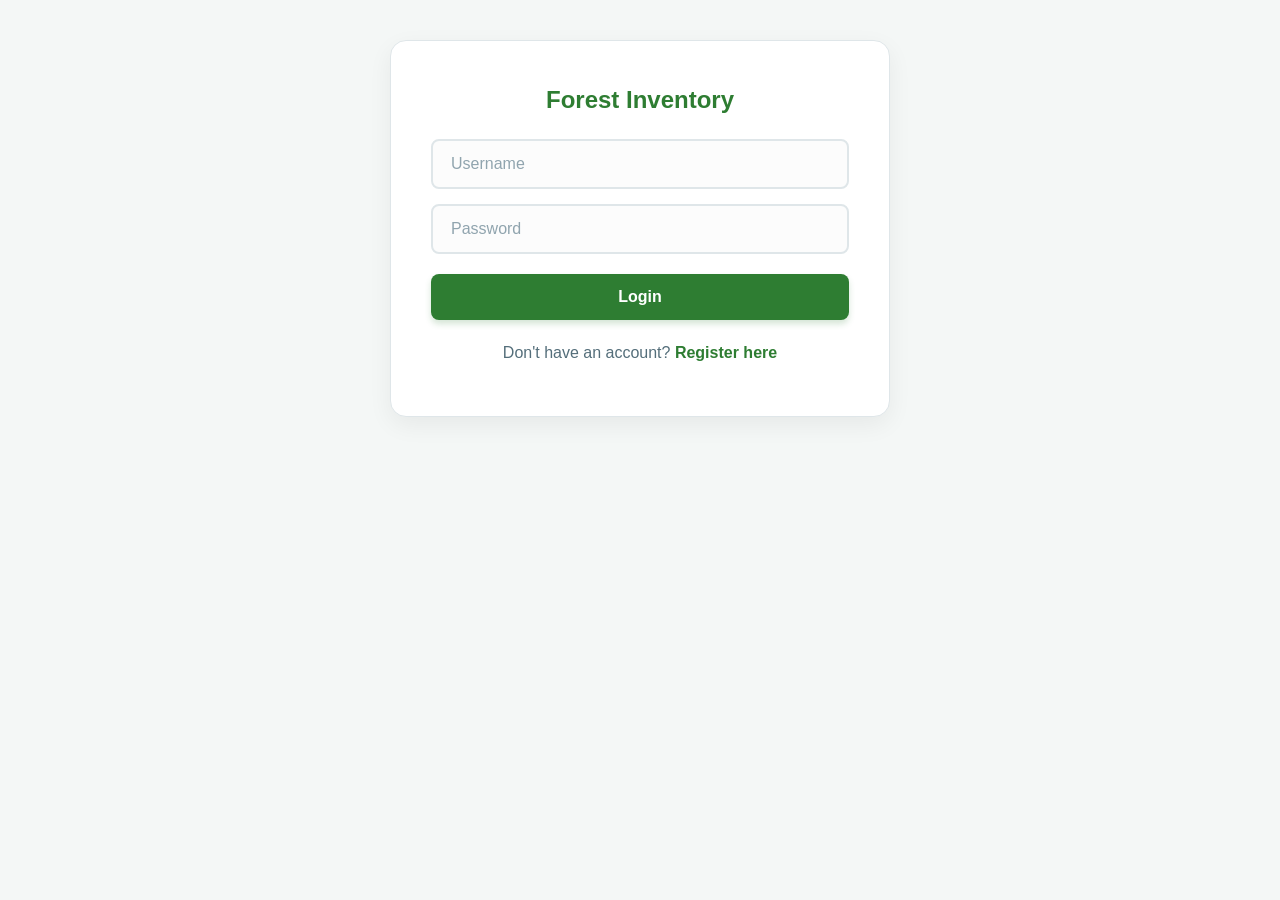
==== blocks.html @ d6d7bc74 "first commit" ====
<!DOCTYPE html>
<html>
<head>
  <title>Blocks</title>
  <link rel="stylesheet" href="style.css">
</head>
<body>

<h1>Block Management</h1>

<div class="page-content">
  
  <!-- Uniform Form Card -->
  <div class="form-card">
    <h3>Add New Block</h3>
    <div class="form-grid">
      <select id="bforest"></select>
      <input type="text" id="bname" placeholder="Block Name">
      <input type="number" id="bsize" placeholder="Size (ha)">
    </div>
    <button onclick="addBlock()">Add Block</button>
  </div>

  <!-- Table Container -->
  <div class="table-container">
    <div style="display: flex; justify-content: space-between; align-items: center; margin-bottom: 15px;">
      <h3 style="margin:0;">Block List</h3>
      <input type="text" id="block-search" placeholder="Search..." onkeyup="searchBlocks()" style="width:200px; margin:0;">
    </div>
    
    <table>
      <thead>
        <tr>
          <th>ID</th><th>Name</th><th>Forest</th><th>Size (ha)</th><th>Action</th>
        </tr>
      </thead>
      <tbody id="block-tbody"></tbody>
    </table>
  </div>

</div>

<hr>
<p><a href="dashboard.html">Back to Dashboard</a></p>

<script src="app.js"></script>
</body>
</html>
---- style.css ----
/* ============================================
   Forest Inventory System - Uniform Light Theme
   ============================================ */

:root {
  --bg: #f4f7f6;
  --surface: #ffffff;
  --green: #2e7d32;
  --green-light: #60ad5e;
  --green-pale: #e8f5e9;
  --text: #1b3a27;
  --text-secondary: #546e7a;
  --border: #dfe6e9;
  --danger: #c62828;
  --danger-light: #ffebee;
  --shadow: 0 8px 24px rgba(0,0,0,0.06);
  --radius: 16px;
  --radius-sm: 8px;
  --font: 'Segoe UI', Roboto, Helvetica, Arial, sans-serif;
}

*, *::before, *::after { box-sizing: border-box; margin: 0; padding: 0; }

html { font-size: 16px; scroll-behavior: smooth; }

body {
  font-family: var(--font);
  background-color: var(--bg);
  color: var(--text);
  line-height: 1.6;
  min-height: 100vh;
  padding: 40px 20px;
  max-width: 1100px;
  margin: 0 auto;
}

/* --- Typography --- */
h1 {
  font-size: 2rem;
  font-weight: 700;
  color: var(--text);
  margin-bottom: 20px;
  text-align: center;
}

h2 {
  font-size: 1.5rem;
  color: var(--green);
  margin-bottom: 20px;
  text-align: center;
}

h3 {
  font-size: 1rem;
  font-weight: 600;
  color: var(--text);
  margin: 0 0 15px 0;
}

p { color: var(--text-secondary); margin-bottom: 10px; text-align: center; }

a { color: var(--green); font-weight: 600; text-decoration: none; transition: 0.2s; }
a:hover { color: var(--green-light); }

/* --- Universal Form Card (Login, Register, Add Forms) --- */
.form-card {
  background: var(--surface);
  padding: 40px;
  border-radius: var(--radius);
  box-shadow: var(--shadow);
  width: 100%;
  max-width: 500px; /* Standard width for all forms */
  margin: 0 auto 30px auto; /* Centered */
  border: 1px solid var(--border);
}

/* Center Login & Register Pages specifically */
body:has(.auth-page) {
  display: flex;
  flex-direction: column;
  justify-content: center;
  align-items: center;
  padding: 20px;
  background: linear-gradient(135deg, var(--green-pale) 0%, #ffffff 100%);
}

/* --- Inputs & Selects (Uniform Globally) --- */
input, select {
  width: 100%;
  padding: 14px 18px;
  margin-bottom: 15px;
  background: #fcfcfc;
  border: 2px solid var(--border);
  border-radius: var(--radius-sm);
  font-size: 1rem;
  font-family: var(--font);
  color: var(--text);
  transition: all 0.2s;
  display: block;
}

input:focus, select:focus {
  outline: none;
  border-color: var(--green);
  background: #fff;
  box-shadow: 0 0 0 4px var(--green-pale);
}

input::placeholder { color: #90a4ae; }

select {
  appearance: none;
  background-image: url("data:image/svg+xml,%3Csvg xmlns='http://www.w3.org/2000/svg' width='24' height='24' viewBox='0 0 24 24' fill='none' stroke='%232e7d32' stroke-width='2' stroke-linecap='round' stroke-linejoin='round'%3E%3Cpolyline points='6 9 12 15 18 9'%3E%3C/polyline%3E%3C/svg%3E");
  background-repeat: no-repeat;
  background-position: right 15px center;
  background-size: 16px;
  cursor: pointer;
}

/* --- Buttons (Uniform Globally) --- */
button {
  width: 100%;
  padding: 14px;
  background: var(--green);
  color: white;
  border: none;
  border-radius: var(--radius-sm);
  font-size: 1rem;
  font-weight: 600;
  cursor: pointer;
  transition: all 0.2s;
  box-shadow: 0 4px 6px rgba(46, 125, 50, 0.2);
  display: block;
}

button:hover {
  background: #256d29;
  transform: translateY(-1px);
  box-shadow: 0 6px 12px rgba(46, 125, 50, 0.25);
}

/* Table Buttons (Override width) */
table button {
  width: auto;
  padding: 8px 16px;
  background: var(--danger-light);
  color: var(--danger);
  font-size: 0.85rem;
  box-shadow: none;
}
table button:hover { background: var(--danger); color: white; }

/* --- Tables --- */
.table-container {
  background: var(--surface);
  border-radius: var(--radius);
  box-shadow: var(--shadow);
  padding: 20px;
  margin-top: 20px;
  overflow-x: auto;
}

table {
  width: 100%;
  border-collapse: collapse;
  margin-top: 10px;
}

th {
  text-align: left;
  padding: 14px 16px;
  background: var(--green-pale);
  color: var(--green);
  font-weight: 700;
  font-size: 0.85rem;
  text-transform: uppercase;
}

td {
  padding: 14px 16px;
  border-bottom: 1px solid var(--border);
  color: var(--text);
  font-size: 0.95rem;
}

tr:last-child td { border-bottom: none; }
tr:hover td { background-color: #fafafa; }

/* --- Chart --- */
.chart-card {
  background: var(--surface);
  padding: 30px;
  border-radius: var(--radius);
  box-shadow: var(--shadow);
  margin: 20px auto;
  max-width: 800px;
}

#speciesChart { max-height: 400px; }

/* --- Stats Grid --- */
.stats-grid {
  display: grid;
  grid-template-columns: repeat(auto-fit, minmax(200px, 1fr));
  gap: 20px;
  margin-bottom: 30px;
}

.stat-card {
  background: var(--surface);
  padding: 24px;
  border-radius: var(--radius-sm);
  box-shadow: var(--shadow);
  border-left: 5px solid var(--green);
}

.stat-card p { margin: 0; font-size: 0.9rem; color: var(--text-secondary); text-align: left; }
.stat-card span { display: block; margin-top: 10px; font-size: 2rem; font-weight: 700; color: var(--green); }

hr { border: 0; height: 1px; background: var(--border); margin: 30px 0; }

/* --- Responsive --- */
@media (max-width: 768px) {
  body { padding: 20px 15px; }
  .form-card { padding: 30px 20px; }
  h1 { font-size: 1.6rem; }
}
/* ==========================================
   BALANCED LAYOUT FOR INVENTORY PAGE
   ========================================== */

/* Create a centered column for all content */
.page-content {
  max-width: 900px;
  margin: 0 auto;
}

/* Make the Form Card fill the column width */
.page-content .form-card {
  max-width: 100%; /* Override the 500px limit */
  padding: 30px;
}

/* Arrange Form Inputs in a 2-column Grid */
.form-grid {
  display: grid;
  grid-template-columns: 1fr 1fr; /* Two equal columns */
  gap: 15px;
  margin-bottom: 0;
}

.form-grid input, 
.form-grid select {
  margin-bottom: 0; /* Remove default bottom margin */
  width: 100%;
}

/* Make the button span the full width below the grid */
.form-card button {
  margin-top: 20px;
}

/* Center the Stats Grid within the page width */
.page-content .stats-grid {
  max-width: 100%;
  margin: 0 auto 30px auto;
}

/* Center the Chart Card */
.page-content .chart-card {
  max-width: 100%;
  margin: 0 auto 30px auto;
}

/* Responsive: Stack inputs on mobile */
@media (max-width: 600px) {
  .form-grid {
    grid-template-columns: 1fr;
  }
}
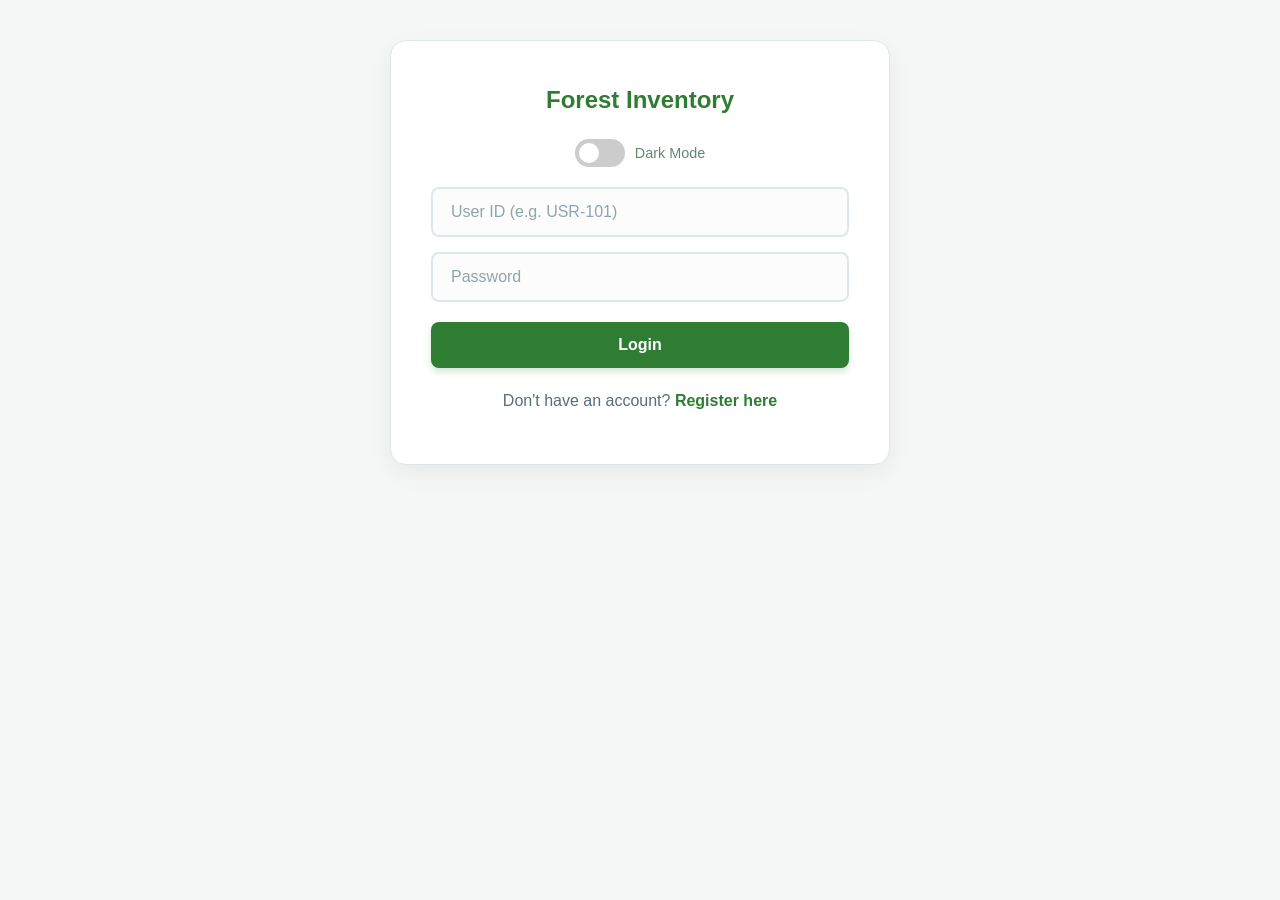
==== commit 22fcf250: "username change" ====
--- a/blocks.html
+++ b/blocks.html
@@ -7,6 +7,15 @@
 <body>
 
 <h1>Block Management</h1>
+
+<!-- Dark Mode Toggle Switch -->
+<div class="theme-switch-wrapper">
+  <label class="theme-switch">
+    <input type="checkbox" id="theme-toggle-checkbox">
+    <div class="slider"></div>
+  </label>
+  <em>Dark Mode</em>
+</div>
 
 <div class="page-content">
   
--- a/style.css
+++ b/style.css
@@ -10,7 +10,9 @@
   --green-pale: #e8f5e9;
   --text: #1b3a27;
   --text-secondary: #546e7a;
+  --text-muted: #5e8a6f;
   --border: #dfe6e9;
+  --border-light: #224430;
   --danger: #c62828;
   --danger-light: #ffebee;
   --shadow: 0 8px 24px rgba(0,0,0,0.06);
@@ -277,4 +279,161 @@
   .form-grid {
     grid-template-columns: 1fr;
   }
+}
+/* ==========================================
+   DARK MODE THEME
+   ========================================== */
+
+/* Dark Mode Variables */
+body.dark-mode {
+  --bg: #070d0a;
+  --surface: #0e1c14;
+  --card: #132a1c;
+  --green-pale: #1a3322; /* Darker green for table headers */
+  --danger-light: #3d1f1f; /* Darker red for buttons */
+  
+  --text: #e2f0e8;
+  --text-secondary: #a3c4b3;
+  --text-muted: #5e8a6f;
+  --border: #224430;
+  --border-light: #2a5c3d;
+  --input-bg: #132a1c;
+  
+  --shadow: 0 4px 24px rgba(0,0,0,0.4);
+  
+  /* Background gradient for dark mode */
+  background: linear-gradient(120deg, #050807 0%, #0e1c14 100%);
+}
+
+body.dark-mode .form-card,
+body.dark-mode .table-container,
+body.dark-mode .stat-card,
+body.dark-mode .chart-card {
+  border: 1px solid var(--border);
+  box-shadow: var(--shadow);
+}
+
+/* --- Dark Mode Inputs & Selects --- */
+body.dark-mode input,
+body.dark-mode select {
+  background-color: var(--input-bg);
+  border-color: var(--border);
+  color: var(--text);
+}
+
+body.dark-mode input:focus,
+body.dark-mode select:focus {
+  border-color: var(--green-light);
+  box-shadow: 0 0 0 3px rgba(96, 173, 94, 0.2);
+}
+
+body.dark-mode input::placeholder {
+  color: var(--text-muted);
+  opacity: 0.7;
+}
+
+/* Change dropdown arrow color for dark mode */
+body.dark-mode select {
+  background-image: url("data:image/svg+xml,%3Csvg xmlns='http://www.w3.org/2000/svg' width='24' height='24' viewBox='0 0 24 24' fill='none' stroke='%2360ad5e' stroke-width='2' stroke-linecap='round' stroke-linejoin='round'%3E%3Cpolyline points='6 9 12 15 18 9'%3E%3C/polyline%3E%3C/svg%3E");
+}
+
+/* --- Dark Mode Tables --- */
+body.dark-mode th {
+  background-color: var(--green-pale);
+  color: var(--green-light);
+  border-bottom: 2px solid var(--border);
+}
+
+body.dark-mode td {
+  border-bottom-color: var(--border);
+  color: var(--text-secondary);
+}
+
+body.dark-mode tr:hover td {
+  background-color: #1a2e20;
+}
+
+/* --- Dark Mode Buttons --- */
+body.dark-mode button {
+  box-shadow: 0 4px 6px rgba(0, 0, 0, 0.3);
+}
+
+body.dark-mode table button {
+  background: var(--danger-light);
+  color: #f87171;
+  border: 1px solid #4a2020;
+}
+
+body.dark-mode table button:hover {
+  background: #dc2626;
+  color: white;
+}
+
+/* --- Dark Mode Auth Page --- */
+body.dark-mode.auth-page {
+  background: linear-gradient(135deg, #050807 0%, #0e1c14 100%);
+}
+
+/* The Toggle Switch Container */
+.theme-switch-wrapper {
+  display: flex;
+  align-items: center;
+  justify-content: center;
+  margin-bottom: 20px;
+}
+
+.theme-switch-wrapper em {
+  margin-left: 10px;
+  font-size: 0.9rem;
+  font-style: normal;
+  color: var(--text-muted);
+}
+
+/* The Switch Button */
+.theme-switch {
+  display: inline-block;
+  height: 28px;
+  position: relative;
+  width: 50px;
+}
+
+.theme-switch input {
+  display: none;
+}
+
+.slider {
+  background-color: #ccc;
+  bottom: 0;
+  cursor: pointer;
+  left: 0;
+  position: absolute;
+  right: 0;
+  top: 0;
+  transition: .4s;
+  border-radius: 28px;
+}
+
+.slider:before {
+  background-color: #fff;
+  bottom: 4px;
+  content: "";
+  height: 20px;
+  left: 4px;
+  position: absolute;
+  transition: .4s;
+  width: 20px;
+  border-radius: 50%;
+}
+
+input:checked + .slider {
+  background-color: var(--green);
+}
+
+input:checked + .slider:before {
+  transform: translateX(22px);
+}
+
+/* Adjust Chart for Dark Mode */
+body.dark-mode #speciesChart {
+    filter: brightness(1.1);
 }
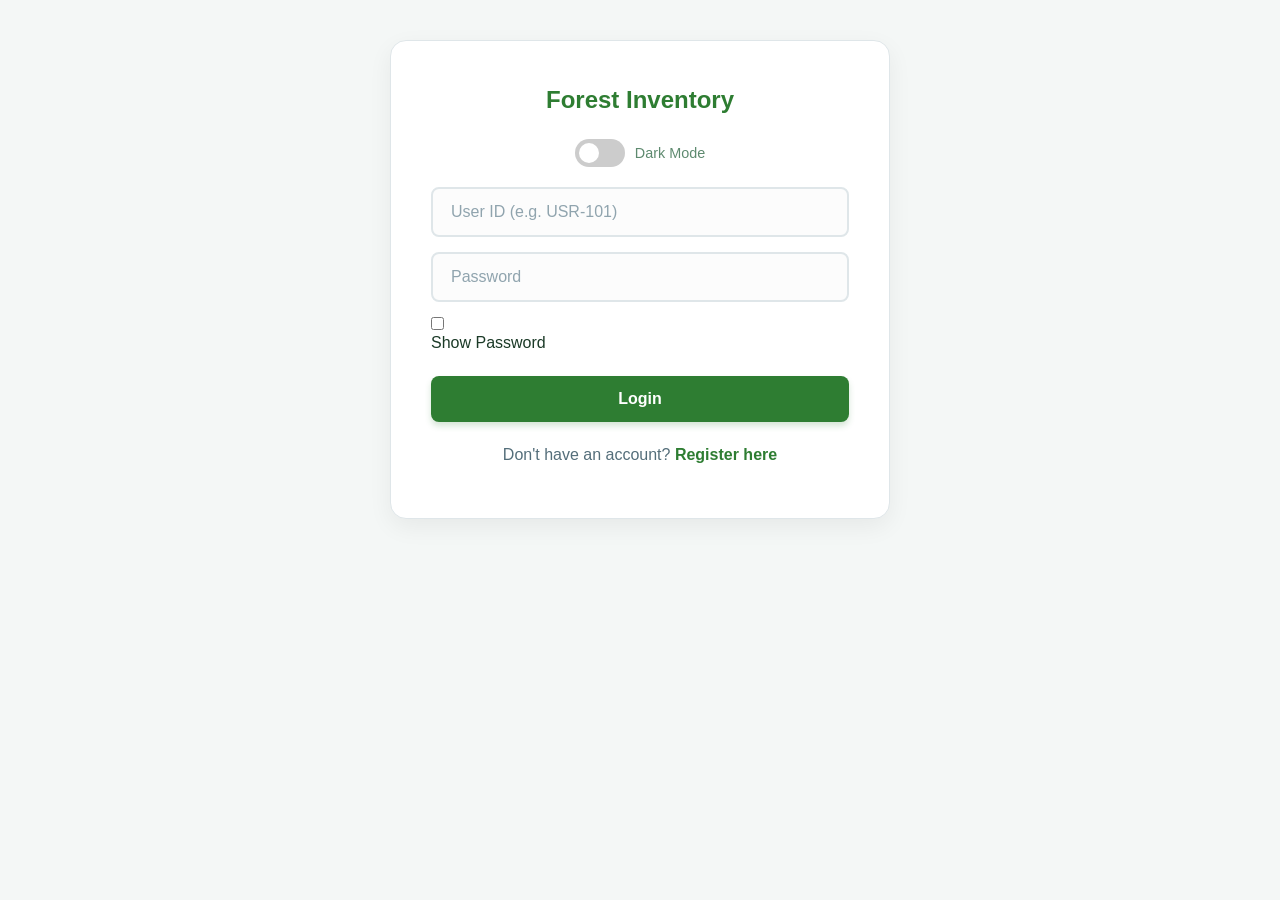
==== commit c33acc94: "password update" ====
--- a/blocks.html
+++ b/blocks.html
@@ -1,14 +1,15 @@
 <!DOCTYPE html>
-<html>
+<html lang="en">
 <head>
-  <title>Blocks</title>
+  <meta charset="UTF-8">
+  <meta name="viewport" content="width=device-width, initial-scale=1.0">
+  <title>Blocks — Forest Inventory</title>
   <link rel="stylesheet" href="style.css">
 </head>
 <body>
 
 <h1>Block Management</h1>
 
-<!-- Dark Mode Toggle Switch -->
 <div class="theme-switch-wrapper">
   <label class="theme-switch">
     <input type="checkbox" id="theme-toggle-checkbox">
@@ -18,8 +19,7 @@
 </div>
 
 <div class="page-content">
-  
-  <!-- Uniform Form Card -->
+
   <div class="form-card">
     <h3>Add New Block</h3>
     <div class="form-grid">
@@ -30,13 +30,13 @@
     <button onclick="addBlock()">Add Block</button>
   </div>
 
-  <!-- Table Container -->
   <div class="table-container">
-    <div style="display: flex; justify-content: space-between; align-items: center; margin-bottom: 15px;">
-      <h3 style="margin:0;">Block List</h3>
-      <input type="text" id="block-search" placeholder="Search..." onkeyup="searchBlocks()" style="width:200px; margin:0;">
+    <!-- FIX: Removed inline margin:0 on search input — let stylesheet handle spacing -->
+    <div class="table-header">
+      <h3>Block List</h3>
+      <input type="text" id="block-search" placeholder="Search..." onkeyup="searchBlocks()">
     </div>
-    
+
     <table>
       <thead>
         <tr>
--- a/style.css
+++ b/style.css
@@ -436,4 +436,108 @@
 /* Adjust Chart for Dark Mode */
 body.dark-mode #speciesChart {
     filter: brightness(1.1);
+}
+
+
+/* Header: Title left, Toggle right */
+.dashboard-header {
+  display: flex;
+  justify-content: space-between;
+  align-items: flex-start;
+  flex-wrap: wrap;
+  margin-bottom: 30px;
+  gap: 20px;
+}
+
+.dashboard-header .header-text h1 {
+  margin-bottom: 5px;
+  text-align: left;
+}
+
+.dashboard-header .header-text p {
+  text-align: left;
+  margin: 0;
+  color: var(--text-muted);
+  font-size: 0.9rem;
+}
+
+/* Align toggle to the right */
+.dashboard-header .theme-switch-wrapper {
+  margin: 0;
+}
+
+/* Stats Grid - Clean Cards */
+.stats-container {
+  display: grid;
+  grid-template-columns: repeat(auto-fit, minmax(180px, 1fr));
+  gap: 20px;
+  margin-bottom: 40px;
+}
+
+.stat-box {
+  background: var(--surface);
+  padding: 20px;
+  border-radius: var(--radius-sm);
+  border-left: 4px solid var(--green);
+  box-shadow: var(--shadow);
+}
+
+.stat-box h4 {
+  font-size: 0.85rem;
+  text-transform: uppercase;
+  letter-spacing: 0.5px;
+  color: var(--text-secondary);
+  margin-bottom: 10px;
+}
+
+.stat-box .number {
+  font-size: 2rem;
+  font-weight: 700;
+  color: var(--text);
+}
+
+/* Fix the Welcome Message alignment */
+#welcome-msg {
+  text-align: right !important; /* Override global center align */
+  margin: 0;
+  font-weight: 600;
+  color: var(--text);
+  font-size: 1rem;
+}
+
+/* Style the Role Badge */
+#user-role {
+  display: inline-block;
+  font-size: 0.7rem;
+  padding: 3px 10px;
+  border-radius: 12px;
+  color: white;
+  text-transform: uppercase;
+  letter-spacing: 0.5px;
+  font-weight: 700;
+  margin-top: 4px;
+  /* Background color is set by JS, but this ensures visibility */
+  background-color: var(--text-secondary); 
+}
+
+/* Ensure the right side container aligns correctly */
+.dashboard-header > div:last-child {
+  text-align: right;
+  min-width: 150px; /* Prevents squishing */
+}
+
+/* Dark mode fix for badge text */
+body.dark-mode #welcome-msg {
+  color: var(--text);
+}
+
+/* FIX: Ensure Chart Canvas is always visible */
+.chart-card div {
+    height: 350px !important;
+    width: 100% !important;
+}
+
+#speciesChart {
+    width: 100% !important;
+    height: 100% !important;
 }
